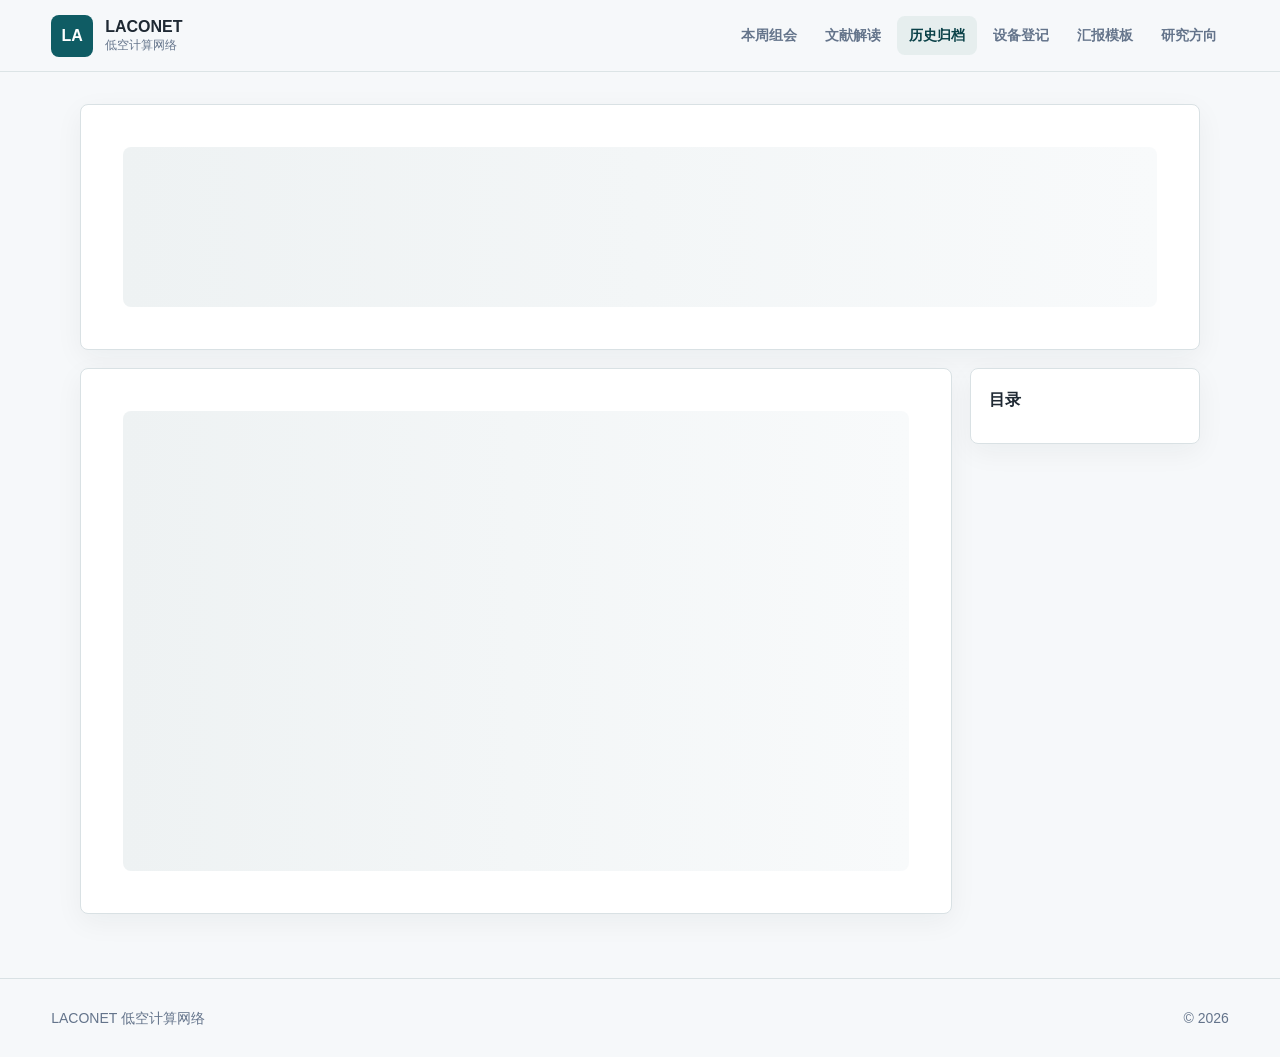
==== meeting.html @ 5b249052 "Add meeting minutes records" ====
<!doctype html>
<html lang="zh-CN">
  <head>
    <meta charset="utf-8">
    <meta name="viewport" content="width=device-width, initial-scale=1">
    <title>会议纪要 | LACONET</title>
    <meta name="description" content="LACONET 组会会议纪要详情页。">
    <link rel="icon" href="assets/favicon.svg" type="image/svg+xml">
    <link rel="stylesheet" href="assets/css/styles.css">
  </head>
  <body data-page="meeting-detail">
    <header class="site-header">
      <a class="brand" href="index.html" aria-label="LACONET 首页">
        <span class="brand-mark">LA</span>
        <span>
          <strong>LACONET</strong>
          <small>低空计算网络</small>
        </span>
      </a>
      <nav class="site-nav" aria-label="主导航">
        <a href="index.html" data-nav="home">本周组会</a>
        <a href="papers.html" data-nav="papers">文献解读</a>
        <a href="archive.html" data-nav="archive">历史归档</a>
        <a href="equipment.html" data-nav="equipment">设备登记</a>
        <a href="templates.html" data-nav="templates">汇报模板</a>
        <a href="directions.html" data-nav="directions">研究方向</a>
      </nav>
    </header>

    <main class="page-shell detail-shell">
      <section class="paper-hero" id="meetingHero">
        <div class="skeleton-block"></div>
      </section>

      <div class="detail-layout">
        <article class="article-body" id="meetingArticle">
          <div class="skeleton-block tall"></div>
        </article>
        <aside class="toc-panel" aria-label="会议纪要目录">
          <strong>目录</strong>
          <nav id="meetingToc"></nav>
        </aside>
      </div>
    </main>

    <footer class="site-footer">
      <span>LACONET 低空计算网络</span>
      <span>© <span id="currentYear"></span></span>
    </footer>

    <script src="assets/js/data.js"></script>
    <script src="assets/js/main.js"></script>
  </body>
</html>
---- assets/css/styles.css ----
:root {
  --bg: #f6f8fa;
  --surface: #ffffff;
  --surface-soft: #f2f5f5;
  --text: #1f2933;
  --muted: #64748b;
  --line: #d9e1e4;
  --primary: #0f5c64;
  --primary-dark: #0a4148;
  --accent: #d98c18;
  --accent-soft: #fff2d8;
  --green: #477b55;
  --blue: #2f7ca8;
  --rose: #9f3952;
  --shadow: 0 16px 42px rgba(20, 35, 45, 0.08);
  --radius: 8px;
  color-scheme: light;
}

* {
  box-sizing: border-box;
}

html {
  scroll-behavior: smooth;
}

body {
  margin: 0;
  background: var(--bg);
  color: var(--text);
  font-family: "Inter", "Segoe UI", "PingFang SC", "Microsoft YaHei", Arial, sans-serif;
  line-height: 1.6;
  letter-spacing: 0;
}

a {
  color: inherit;
  text-decoration: none;
}

button,
input,
select {
  font: inherit;
}

.site-header {
  position: sticky;
  top: 0;
  z-index: 20;
  display: flex;
  align-items: center;
  justify-content: space-between;
  gap: 24px;
  min-height: 72px;
  padding: 12px clamp(20px, 4vw, 56px);
  border-bottom: 1px solid rgba(217, 225, 228, 0.9);
  background: rgba(246, 248, 250, 0.94);
  backdrop-filter: blur(18px);
}

.brand {
  display: inline-flex;
  align-items: center;
  gap: 12px;
  min-width: 220px;
}

.brand-mark {
  display: grid;
  width: 42px;
  height: 42px;
  place-items: center;
  border-radius: var(--radius);
  background: var(--primary);
  color: #fff;
  font-weight: 800;
}

.brand strong,
.brand small {
  display: block;
  line-height: 1.15;
}

.brand small {
  color: var(--muted);
  font-size: 12px;
  margin-top: 3px;
}

.site-nav {
  display: flex;
  align-items: center;
  justify-content: flex-end;
  gap: 4px;
  flex-wrap: wrap;
}

.site-nav a {
  display: inline-flex;
  align-items: center;
  min-height: 38px;
  padding: 8px 12px;
  border-radius: var(--radius);
  color: var(--muted);
  font-size: 14px;
  font-weight: 650;
}

.site-nav a:hover,
.site-nav a[aria-current] {
  background: #e6eeee;
  color: var(--primary-dark);
}

.page-shell {
  width: min(1180px, calc(100% - 32px));
  margin: 0 auto;
  padding: 32px 0 64px;
}

.workbench-hero {
  display: grid;
  grid-template-columns: minmax(0, 0.9fr) minmax(460px, 1.1fr);
  gap: 28px;
  align-items: stretch;
  margin-bottom: 20px;
}

.hero-copy {
  display: flex;
  min-height: 320px;
  flex-direction: column;
  justify-content: center;
  padding: clamp(28px, 5vw, 56px);
  border: 1px solid var(--line);
  border-radius: var(--radius);
  background: var(--surface);
  box-shadow: var(--shadow);
}

.eyebrow {
  margin: 0 0 8px;
  color: var(--accent);
  font-size: 12px;
  font-weight: 800;
  letter-spacing: 0;
  text-transform: uppercase;
}

h1,
h2,
h3,
p {
  overflow-wrap: anywhere;
}

h1 {
  margin: 0;
  font-size: clamp(32px, 5vw, 56px);
  line-height: 1.08;
  letter-spacing: 0;
}

h2 {
  margin: 0;
  font-size: 22px;
  line-height: 1.25;
  letter-spacing: 0;
}

h3 {
  margin: 0;
  font-size: 18px;
  line-height: 1.35;
  letter-spacing: 0;
}

.hero-lede {
  max-width: 540px;
  margin: 18px 0 0;
  color: var(--muted);
  font-size: 18px;
}

.hero-actions,
.material-row {
  display: flex;
  flex-wrap: wrap;
  gap: 10px;
  margin-top: 22px;
}

.button,
.material {
  display: inline-flex;
  align-items: center;
  justify-content: center;
  min-height: 40px;
  padding: 9px 14px;
  border: 1px solid var(--line);
  border-radius: var(--radius);
  background: var(--surface);
  color: var(--primary-dark);
  font-weight: 750;
  line-height: 1.2;
}

.button.primary {
  border-color: var(--primary);
  background: var(--primary);
  color: #fff;
}

.button.ghost:hover,
.button.primary:hover,
.material:hover {
  transform: translateY(-1px);
}

.button.full {
  width: 100%;
}

.material.disabled {
  background: var(--surface-soft);
  color: var(--muted);
  cursor: default;
}

.network-panel {
  position: relative;
  min-height: 320px;
  overflow: hidden;
  border: 1px solid var(--line);
  border-radius: var(--radius);
  background: var(--surface);
  box-shadow: var(--shadow);
}

.network-panel canvas {
  display: block;
  width: 100%;
  height: 100%;
  min-height: 320px;
}

.network-legend {
  position: absolute;
  right: 18px;
  bottom: 16px;
  display: flex;
  gap: 12px;
  flex-wrap: wrap;
  padding: 8px 10px;
  border: 1px solid var(--line);
  border-radius: var(--radius);
  background: rgba(255, 255, 255, 0.86);
  color: var(--muted);
  font-size: 12px;
  font-weight: 750;
}

.legend-dot {
  display: inline-block;
  width: 9px;
  height: 9px;
  margin-right: 5px;
  border-radius: 999px;
}

.legend-dot.air {
  background: var(--primary);
}

.legend-dot.edge {
  background: var(--accent);
}

.legend-dot.ground {
  background: var(--muted);
}

.metric-strip {
  display: grid;
  grid-template-columns: repeat(4, minmax(0, 1fr));
  gap: 12px;
  margin: 22px 0;
}

.metric-strip article {
  min-height: 96px;
  padding: 18px;
  border: 1px solid var(--line);
  border-radius: var(--radius);
  background: var(--surface);
}

.metric-strip span {
  display: block;
  color: var(--primary);
  font-size: 26px;
  font-weight: 850;
  line-height: 1.1;
}

.metric-strip strong {
  display: block;
  margin-top: 8px;
  color: var(--muted);
  font-size: 13px;
}

.dashboard-grid {
  display: grid;
  grid-template-columns: repeat(3, minmax(0, 1fr));
  gap: 16px;
}

.span-2 {
  grid-column: span 2;
}

.card,
.filter-panel,
.archive-content,
.direction-detail,
.paper-hero,
.article-body,
.toc-panel {
  border: 1px solid var(--line);
  border-radius: var(--radius);
  background: var(--surface);
  box-shadow: 0 8px 28px rgba(20, 35, 45, 0.05);
}

.card {
  padding: 22px;
}

.card-head,
.result-toolbar {
  display: flex;
  align-items: flex-start;
  justify-content: space-between;
  gap: 16px;
  margin-bottom: 18px;
}

.card-head .eyebrow {
  margin-bottom: 5px;
}

.feature-title {
  margin-bottom: 18px;
  font-size: 24px;
}

.meeting-note {
  margin: 16px 0 0;
  padding: 12px 14px;
  border-left: 3px solid var(--accent);
  border-radius: 0 var(--radius) var(--radius) 0;
  background: var(--accent-soft);
  color: #744706;
  font-weight: 700;
}

.meta-grid {
  display: grid;
  grid-template-columns: repeat(2, minmax(0, 1fr));
  gap: 12px;
  margin: 0;
}

.meta-grid div {
  padding: 12px;
  border: 1px solid var(--line);
  border-radius: var(--radius);
  background: var(--surface-soft);
}

.meta-grid dt {
  margin: 0 0 4px;
  color: var(--muted);
  font-size: 12px;
  font-weight: 750;
}

.meta-grid dd {
  margin: 0;
  font-weight: 750;
}

.status {
  display: inline-flex;
  align-items: center;
  min-height: 28px;
  padding: 4px 9px;
  border-radius: 999px;
  background: #e7eceb;
  color: var(--primary-dark);
  font-size: 12px;
  font-weight: 800;
  white-space: nowrap;
}

.status.pending {
  background: var(--accent-soft);
  color: #89540d;
}

.status.archived {
  background: #e8f2ea;
  color: #2e5f3b;
}

.status.warning {
  background: #fbe7eb;
  color: #843047;
}

.check-list {
  display: grid;
  gap: 12px;
  padding: 0;
  margin: 0;
  list-style: none;
}

.check-list li {
  position: relative;
  padding-left: 24px;
  font-weight: 700;
}

.check-list li::before {
  content: "";
  position: absolute;
  left: 0;
  top: 9px;
  width: 10px;
  height: 10px;
  border-radius: 999px;
  background: var(--accent);
}

.paper-list,
.paper-grid,
.template-grid {
  display: grid;
  gap: 14px;
}

.paper-grid {
  grid-template-columns: repeat(2, minmax(0, 1fr));
}

.paper-card {
  display: flex;
  min-height: 260px;
  flex-direction: column;
  padding: 18px;
  border: 1px solid var(--line);
  border-radius: var(--radius);
  background: #fff;
}

.paper-card-top,
.paper-hero-meta {
  display: flex;
  align-items: center;
  gap: 10px;
  flex-wrap: wrap;
  color: var(--muted);
  font-size: 13px;
  font-weight: 700;
}

.paper-card h3 {
  margin: 14px 0 8px;
}

.paper-card h3 a:hover,
.compact-list a:hover strong,
.archive-papers a:hover,
.question-list a:hover strong {
  color: var(--primary);
}

.paper-card p {
  margin: 0 0 12px;
}

.paper-meta,
.muted {
  color: var(--muted);
}

.tag-row {
  display: flex;
  flex-wrap: wrap;
  gap: 7px;
  margin-top: auto;
}

.tag {
  display: inline-flex;
  align-items: center;
  min-height: 28px;
  padding: 4px 9px;
  border: 1px solid #d9e5e4;
  border-radius: 999px;
  background: #eef5f4;
  color: var(--primary-dark);
  font-size: 12px;
  font-weight: 750;
}

.compact-list,
.question-list {
  display: grid;
  gap: 10px;
}

.compact-list a,
.question-list a {
  display: grid;
  gap: 3px;
  padding: 12px 0;
  border-bottom: 1px solid var(--line);
}

.compact-list a:last-child,
.question-list a:last-child {
  border-bottom: 0;
}

.compact-list span,
.question-list span {
  color: var(--muted);
  font-size: 13px;
}

.quick-link-grid {
  display: grid;
  grid-template-columns: repeat(2, minmax(0, 1fr));
  gap: 10px;
}

.quick-link-grid a {
  min-height: 72px;
  padding: 14px;
  border: 1px solid var(--line);
  border-radius: var(--radius);
  background: var(--surface-soft);
  font-weight: 800;
}

.quick-link-grid a:hover {
  border-color: var(--primary);
  color: var(--primary);
}

.section-block {
  margin-top: 30px;
}

.section-title {
  margin-bottom: 16px;
}

.direction-grid,
.direction-map {
  display: grid;
  grid-template-columns: repeat(5, minmax(0, 1fr));
  gap: 12px;
}

.direction-card {
  display: grid;
  gap: 8px;
  min-height: 112px;
  padding: 18px;
  border-radius: var(--radius);
  background: var(--surface);
  border: 1px solid var(--line);
}

.direction-card strong {
  font-size: 18px;
}

.direction-card span {
  color: var(--muted);
  font-size: 13px;
}

.direction-card.teal,
.direction-detail.teal {
  border-top: 4px solid var(--primary);
}

.direction-card.green,
.direction-detail.green {
  border-top: 4px solid var(--green);
}

.direction-card.blue,
.direction-detail.blue {
  border-top: 4px solid var(--blue);
}

.direction-card.amber,
.direction-detail.amber {
  border-top: 4px solid var(--accent);
}

.direction-card.rose,
.direction-detail.rose {
  border-top: 4px solid var(--rose);
}

.page-heading {
  max-width: 820px;
  margin-bottom: 26px;
}

.page-heading h1 {
  font-size: clamp(34px, 4vw, 52px);
}

.page-heading p:last-child {
  color: var(--muted);
  font-size: 17px;
}

.library-layout {
  display: grid;
  grid-template-columns: 280px minmax(0, 1fr);
  gap: 18px;
  align-items: start;
}

.filter-panel {
  position: sticky;
  top: 94px;
  display: grid;
  gap: 14px;
  padding: 18px;
}

.filter-panel label {
  display: grid;
  gap: 7px;
  color: var(--muted);
  font-size: 13px;
  font-weight: 750;
}

.filter-panel input,
.filter-panel select {
  width: 100%;
  min-height: 42px;
  padding: 9px 10px;
  border: 1px solid var(--line);
  border-radius: var(--radius);
  background: #fff;
  color: var(--text);
}

.library-results {
  min-width: 0;
}

.result-toolbar {
  min-height: 52px;
  padding: 14px 16px;
  border: 1px solid var(--line);
  border-radius: var(--radius);
  background: var(--surface);
}

.result-toolbar span {
  color: var(--muted);
}

.detail-shell {
  width: min(1120px, calc(100% - 32px));
}

.paper-hero {
  padding: clamp(24px, 4vw, 42px);
  margin-bottom: 18px;
}

.paper-hero h1 {
  max-width: 920px;
  font-size: clamp(28px, 4vw, 44px);
}

.paper-hero .summary {
  max-width: 860px;
  color: var(--muted);
  font-size: 18px;
}

.detail-layout {
  display: grid;
  grid-template-columns: minmax(0, 1fr) 230px;
  gap: 18px;
  align-items: start;
}

.article-body {
  min-width: 0;
  padding: clamp(22px, 4vw, 42px);
}

.article-body.compact {
  max-width: 880px;
}

.article-body h1 {
  margin-bottom: 24px;
  font-size: 34px;
}

.article-body h2 {
  margin-top: 32px;
  padding-top: 18px;
  border-top: 1px solid var(--line);
}

.article-body h3 {
  margin-top: 24px;
}

.article-body p,
.article-body li {
  color: #334155;
}

.article-body a {
  color: var(--primary);
  font-weight: 750;
}

.article-body pre {
  overflow: auto;
  padding: 16px;
  border-radius: var(--radius);
  background: #17242b;
  color: #eef5f4;
}

.article-body code {
  padding: 2px 5px;
  border-radius: 5px;
  background: #e9eeee;
}

.article-body pre code {
  padding: 0;
  background: transparent;
}

.article-body table {
  width: 100%;
  border-collapse: collapse;
  margin: 18px 0;
  font-size: 14px;
}

.article-body th,
.article-body td {
  padding: 10px;
  border: 1px solid var(--line);
  text-align: left;
  vertical-align: top;
}

.article-body th {
  background: var(--surface-soft);
}

.toc-panel {
  position: sticky;
  top: 94px;
  padding: 18px;
}

.toc-panel strong {
  display: block;
  margin-bottom: 12px;
}

.toc-panel nav {
  display: grid;
  gap: 6px;
}

.toc-panel a {
  padding: 6px 0;
  color: var(--muted);
  font-size: 14px;
}

.toc-panel a:hover {
  color: var(--primary);
}

.toc-panel .toc-h3 {
  padding-left: 12px;
  font-size: 13px;
}

.archive-timeline {
  display: grid;
  gap: 18px;
}

.archive-item {
  display: grid;
  grid-template-columns: 150px minmax(0, 1fr);
  gap: 16px;
}

.archive-date {
  padding-top: 20px;
}

.archive-date strong,
.archive-date span {
  display: block;
}

.archive-date strong {
  color: var(--primary);
  font-size: 22px;
}

.archive-date span {
  color: var(--muted);
  font-size: 13px;
}

.archive-content {
  padding: 22px;
}

.archive-papers {
  display: grid;
  gap: 8px;
  margin-top: 16px;
}

.hero-related {
  margin-top: 22px;
}

.archive-papers a {
  display: grid;
  gap: 4px;
  padding: 12px;
  border-radius: var(--radius);
  background: var(--surface-soft);
  font-weight: 800;
}

.archive-papers span {
  color: var(--muted);
  font-size: 13px;
  font-weight: 650;
}

.template-grid {
  grid-template-columns: repeat(3, minmax(0, 1fr));
}

.template-card {
  display: flex;
  flex-direction: column;
}

.template-card p {
  margin-top: 0;
}

.template-actions {
  display: flex;
  flex-wrap: wrap;
  gap: 10px;
  margin-top: auto;
}

.template-actions .button {
  cursor: pointer;
}

.template-actions .button[aria-pressed] {
  border-color: var(--primary);
  background: #e6eeee;
  color: var(--primary-dark);
}

.direction-map {
  grid-template-columns: repeat(2, minmax(0, 1fr));
}

.direction-detail {
  display: grid;
  gap: 18px;
  min-height: 280px;
  padding: 24px;
}

.direction-detail h2 {
  font-size: 28px;
}

.empty-state,
.alert {
  display: grid;
  gap: 4px;
  padding: 18px;
  border: 1px dashed var(--line);
  border-radius: var(--radius);
  background: var(--surface-soft);
  color: var(--muted);
}

.empty-state strong {
  color: var(--text);
}

.alert {
  margin-bottom: 20px;
  border-style: solid;
  border-color: #f1c78e;
  background: var(--accent-soft);
  color: #744706;
}

.skeleton-block {
  min-height: 160px;
  border-radius: var(--radius);
  background: linear-gradient(90deg, #eef2f3 0%, #f8fafb 50%, #eef2f3 100%);
  background-size: 200% 100%;
  animation: shimmer 1.5s infinite linear;
}

.skeleton-block.small {
  min-height: 90px;
}

.skeleton-block.tall {
  min-height: 460px;
}

@keyframes shimmer {
  from {
    background-position: 0 0;
  }
  to {
    background-position: -200% 0;
  }
}

.site-footer {
  display: flex;
  justify-content: space-between;
  gap: 16px;
  padding: 28px clamp(20px, 4vw, 56px);
  border-top: 1px solid var(--line);
  color: var(--muted);
  font-size: 14px;
}

.equipment-layout {
  display: grid;
  grid-template-columns: minmax(0, 1fr) 320px;
  gap: 18px;
  align-items: start;
}

.equipment-main,
.equipment-side {
  min-width: 0;
}

.equipment-side {
  display: grid;
  gap: 16px;
}

.equipment-grid,
.usage-list {
  display: grid;
  gap: 14px;
}

.equipment-grid {
  grid-template-columns: repeat(2, minmax(0, 1fr));
}

.equipment-card {
  display: flex;
  min-height: 300px;
  flex-direction: column;
  padding: 18px;
  border: 1px solid var(--line);
  border-radius: var(--radius);
  background: #fff;
}

.equipment-card h3 {
  margin: 14px 0 0;
}

.equipment-card p {
  margin: 0 0 12px;
}

.equipment-status {
  display: inline-flex;
  align-items: center;
  min-height: 28px;
  padding: 4px 9px;
  border-radius: 999px;
  background: #e7eceb;
  color: var(--primary-dark);
  font-size: 12px;
  font-weight: 800;
  white-space: nowrap;
}

.equipment-status.available {
  background: #e8f2ea;
  color: #2e5f3b;
}

.equipment-status.in-use {
  background: var(--accent-soft);
  color: #89540d;
}

.equipment-status.maintenance {
  background: #fbe7eb;
  color: #843047;
}

.equipment-status.pending {
  background: #e8f0fb;
  color: #245b87;
}

.equipment-status.done {
  background: #eef5f4;
  color: var(--primary-dark);
}

.equipment-meta {
  display: grid;
  gap: 8px;
  margin: 16px 0;
}

.equipment-meta div {
  display: flex;
  justify-content: space-between;
  gap: 12px;
  padding-bottom: 8px;
  border-bottom: 1px solid var(--line);
}

.equipment-meta dt,
.equipment-meta dd {
  margin: 0;
}

.equipment-meta dt {
  color: var(--muted);
  font-size: 13px;
  font-weight: 750;
}

.equipment-meta dd {
  text-align: right;
  font-weight: 800;
}

.disabled-action {
  opacity: 0.72;
  cursor: default;
}

.usage-item {
  display: grid;
  grid-template-columns: 150px minmax(0, 1fr);
  gap: 16px;
}

.usage-time {
  padding-top: 20px;
}

.usage-time strong,
.usage-time span {
  display: block;
}

.usage-time strong {
  color: var(--primary);
  font-size: 22px;
}

.usage-time span {
  color: var(--muted);
  font-size: 13px;
}

.usage-content {
  padding: 22px;
  border: 1px solid var(--line);
  border-radius: var(--radius);
  background: var(--surface);
  box-shadow: 0 8px 28px rgba(20, 35, 45, 0.05);
}

.usage-content p {
  margin: 0 0 14px;
}

.usage-meta {
  display: flex;
  flex-wrap: wrap;
  gap: 8px;
}

.usage-meta span {
  display: inline-flex;
  min-height: 30px;
  align-items: center;
  padding: 5px 9px;
  border-radius: 999px;
  background: var(--surface-soft);
  color: var(--muted);
  font-size: 13px;
  font-weight: 750;
}

@media (max-width: 980px) {
  .equipment-layout,
  .usage-item {
    grid-template-columns: 1fr;
  }

  .equipment-grid {
    grid-template-columns: repeat(2, minmax(0, 1fr));
  }
}

@media (max-width: 680px) {
  .equipment-grid {
    grid-template-columns: 1fr;
  }
}

@media (max-width: 980px) {
  .site-header {
    align-items: flex-start;
    flex-direction: column;
  }

  .site-nav {
    justify-content: flex-start;
  }

  .workbench-hero,
  .library-layout,
  .detail-layout,
  .archive-item {
    grid-template-columns: 1fr;
  }

  .filter-panel,
  .toc-panel {
    position: static;
  }

  .dashboard-grid,
  .metric-strip,
  .direction-grid,
  .direction-map,
  .template-grid {
    grid-template-columns: repeat(2, minmax(0, 1fr));
  }

  .span-2 {
    grid-column: span 2;
  }
}

@media (max-width: 680px) {
  .page-shell {
    width: min(100% - 24px, 1180px);
    padding-top: 20px;
  }

  .site-header {
    padding: 12px;
  }

  .brand {
    min-width: 0;
  }

  .site-nav {
    width: 100%;
    display: grid;
    grid-template-columns: repeat(2, minmax(0, 1fr));
  }

  .site-nav a {
    justify-content: center;
  }

  .workbench-hero {
    gap: 12px;
  }

  .hero-copy {
    min-height: auto;
    padding: 24px;
  }

  .network-panel,
  .network-panel canvas {
    min-height: 260px;
  }

  .dashboard-grid,
  .metric-strip,
  .direction-grid,
  .direction-map,
  .template-grid,
  .paper-grid,
  .meta-grid {
    grid-template-columns: 1fr;
  }

  .span-2 {
    grid-column: span 1;
  }

  .card-head,
  .result-toolbar {
    align-items: flex-start;
    flex-direction: column;
  }

  .quick-link-grid {
    grid-template-columns: 1fr;
  }

  .site-footer {
    flex-direction: column;
    padding: 22px 12px;
  }
}
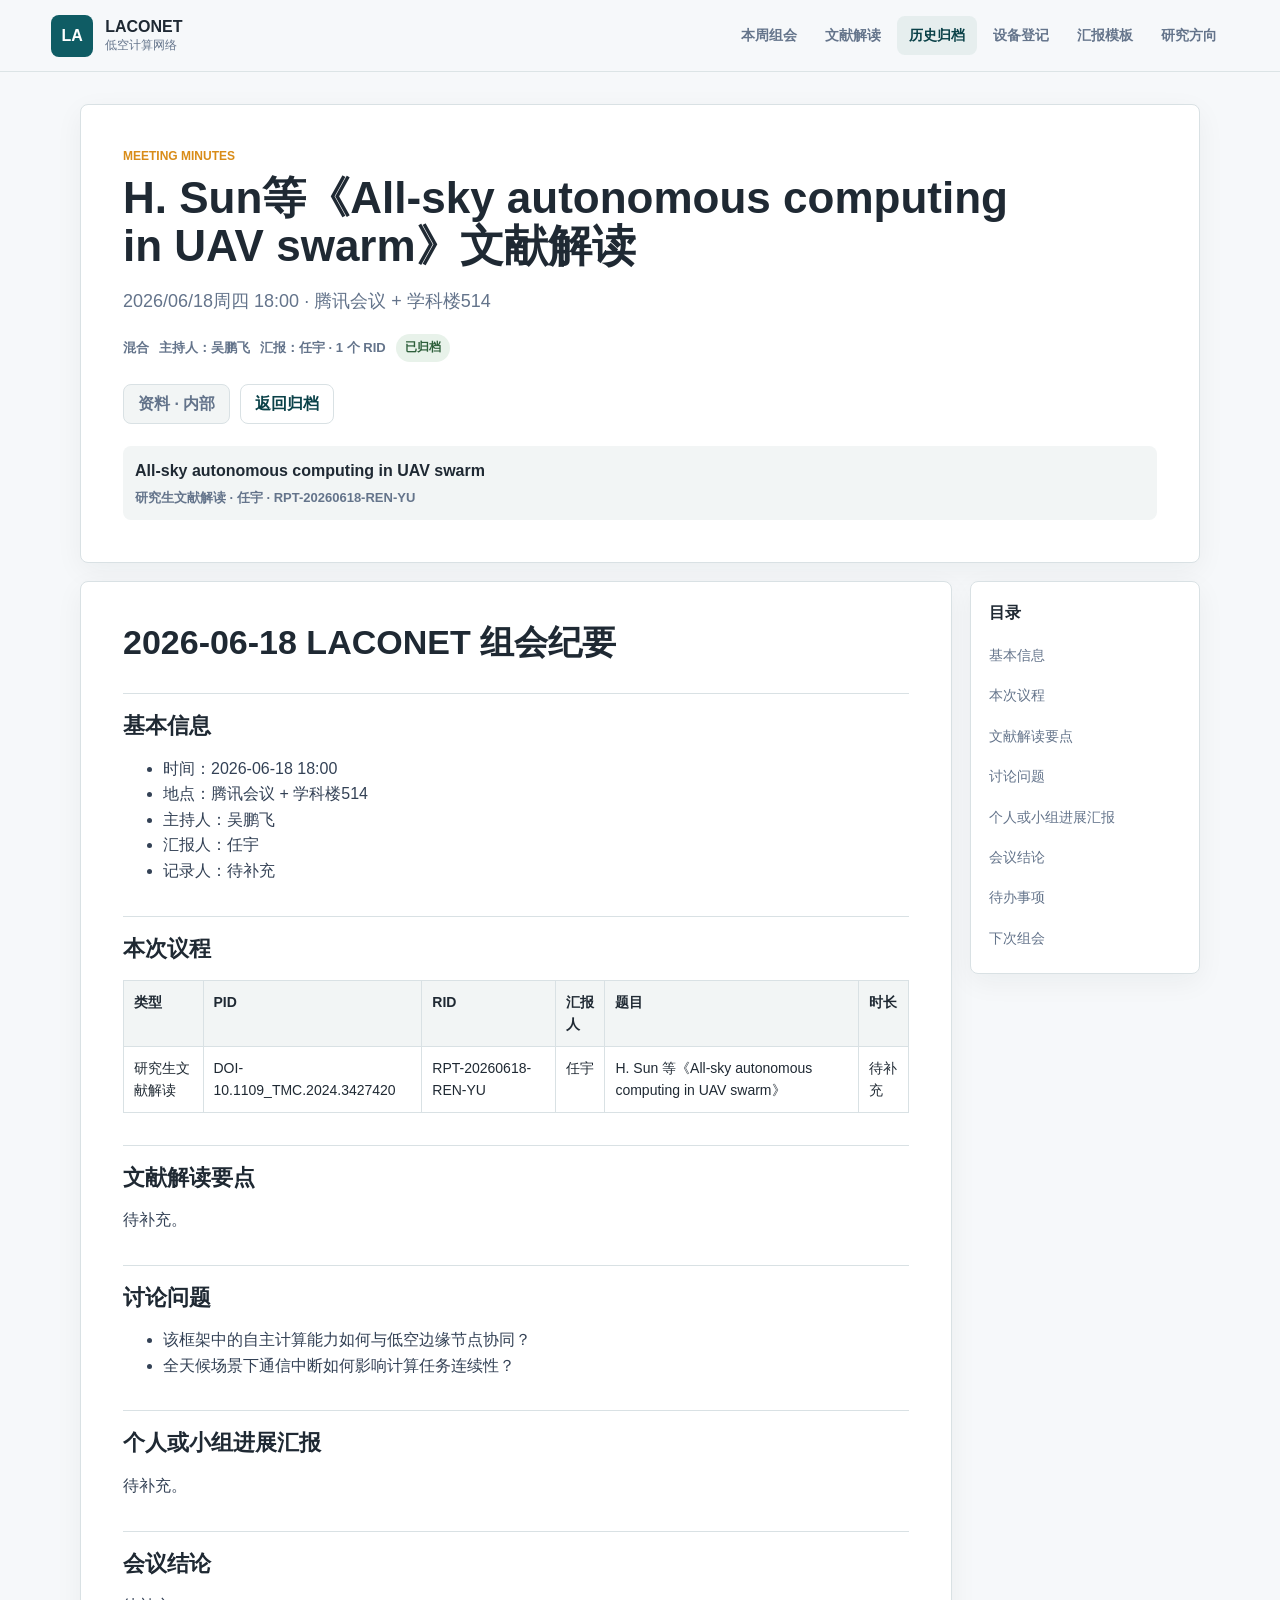
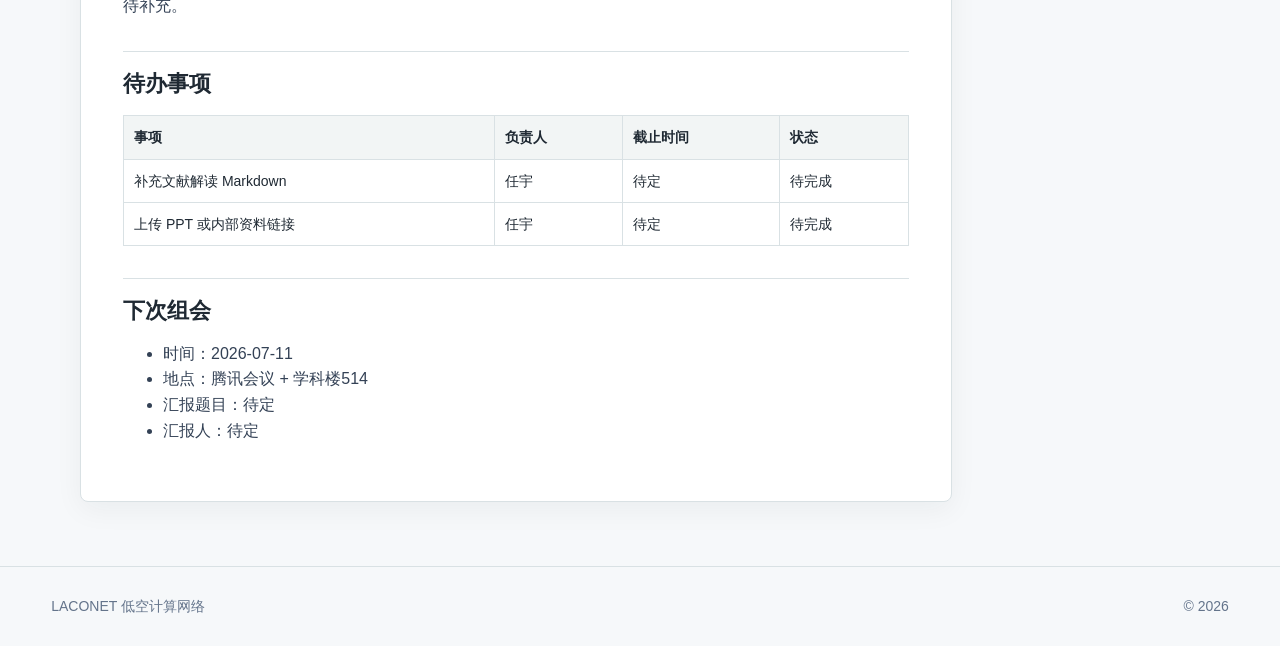
==== commit 2f1a0cef: "Implement PID and RID report model" ====
--- a/meeting.html
+++ b/meeting.html
@@ -6,7 +6,7 @@
     <title>会议纪要 | LACONET</title>
     <meta name="description" content="LACONET 组会会议纪要详情页。">
     <link rel="icon" href="assets/favicon.svg" type="image/svg+xml">
-    <link rel="stylesheet" href="assets/css/styles.css">
+    <link rel="stylesheet" href="assets/css/styles.css?v=20260904-pid-rid">
   </head>
   <body data-page="meeting-detail">
     <header class="site-header">
@@ -48,7 +48,7 @@
       <span>© <span id="currentYear"></span></span>
     </footer>
 
-    <script src="assets/js/data.js"></script>
-    <script src="assets/js/main.js"></script>
+    <script src="assets/js/data.js?v=20260904-pid-rid"></script>
+    <script src="assets/js/main.js?v=20260904-pid-rid"></script>
   </body>
 </html>
--- a/assets/css/styles.css
+++ b/assets/css/styles.css
@@ -499,6 +499,31 @@
   color: var(--muted);
 }
 
+.id-row {
+  display: flex;
+  flex-wrap: wrap;
+  gap: 6px;
+}
+
+.id-chip {
+  display: inline-flex;
+  max-width: 100%;
+  padding: 3px 6px;
+  border-radius: 5px;
+  background: #e9eeee;
+  color: var(--primary-dark);
+  font-size: 12px;
+  font-weight: 750;
+  line-height: 1.4;
+  white-space: normal;
+  overflow-wrap: anywhere;
+}
+
+.id-chip.soft {
+  background: #f2f5f5;
+  color: var(--muted);
+}
+
 .tag-row {
   display: flex;
   flex-wrap: wrap;
@@ -743,6 +768,18 @@
   color: #334155;
 }
 
+.article-body .task-item {
+  display: flex;
+  gap: 8px;
+  align-items: flex-start;
+  list-style: none;
+}
+
+.article-body .task-item input {
+  margin-top: 5px;
+  accent-color: var(--primary);
+}
+
 .article-body a {
   color: var(--primary);
   font-weight: 750;
